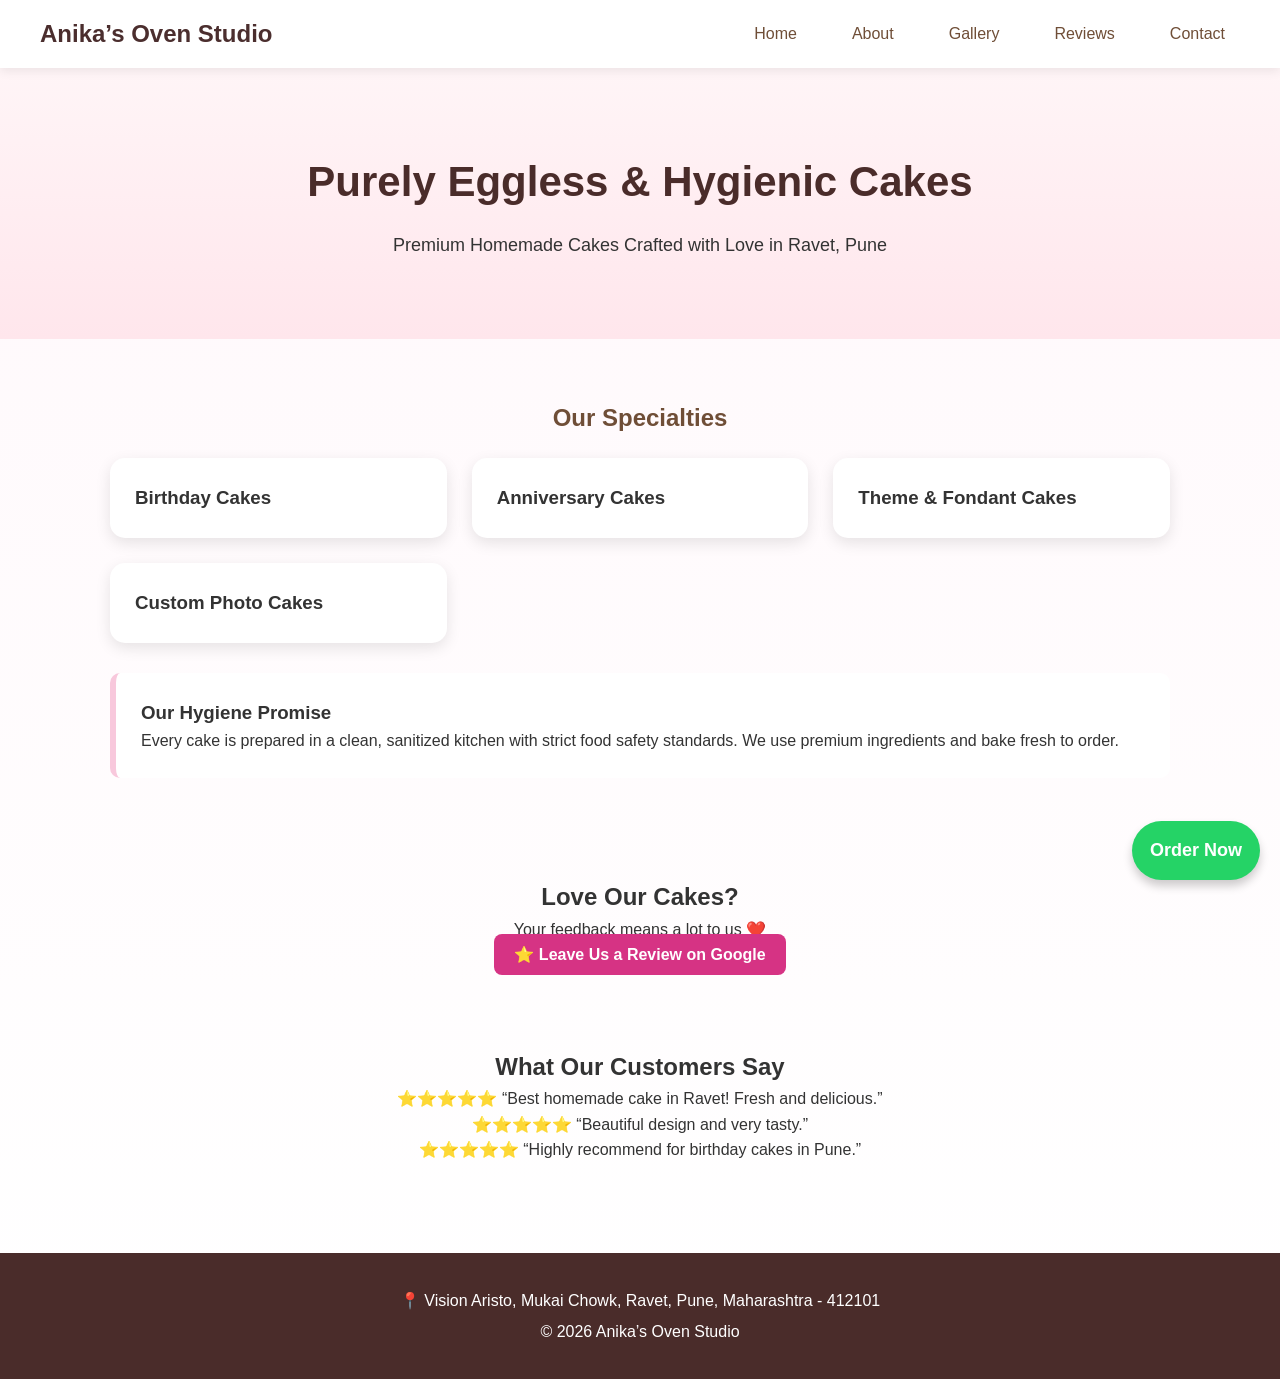
==== index.html @ b5ccb4a8 "Update index.html" ====
<!DOCTYPE html>
<html lang="en">
<head>
<meta charset="UTF-8">
<meta name="viewport" content="width=device-width, initial-scale=1.0">
<title>Anika’s Oven Studio | Eggless & Hygienic Cakes in Ravet Pune</title>
<meta name="description" content="Purely eggless and hygienic homemade cakes in Ravet, Pune. Birthday, Anniversary, Theme & Fondant Cakes. Order via WhatsApp.">
<link rel="stylesheet" href="style.css">
<link href="https://fonts.googleapis.com/css2?family=Poppins:wght@300;400;500;600&display=swap" rel="stylesheet">
  <title>Anika’s Homemade Cakes | Best Cake Shop in Ravet Pune</title>

<meta name="description" content="Anika’s Homemade Cakes in Ravet Pune offers fresh eggless birthday cakes, anniversary cakes, and custom designer cakes. Order homemade cakes in Pune today!">
</head>
<body>

<nav>
<h2>Anika’s Oven Studio</h2>
<ul>
<li><a href="index.html">Home</a></li>
<li><a href="about.html">About</a></li>
<li><a href="gallery.html">Gallery</a></li>
<li><a href="reviews.html">Reviews</a></li>
<li><a href="contact.html">Contact</a></li>
</ul>
</nav>

<section class="hero">
<h1>Purely Eggless & Hygienic Cakes</h1>
<p>Premium Homemade Cakes Crafted with Love in Ravet, Pune</p>
</section>

<section class="section">
<h2>Our Specialties</h2>
<div class="card-grid">
<div class="card"><h3>Birthday Cakes</h3></div>
<div class="card"><h3>Anniversary Cakes</h3></div>
<div class="card"><h3>Theme & Fondant Cakes</h3></div>
<div class="card"><h3>Custom Photo Cakes</h3></div>
</div>

<div class="highlight">
<h3>Our Hygiene Promise</h3>
<p>Every cake is prepared in a clean, sanitized kitchen with strict food safety standards. We use premium ingredients and bake fresh to order.</p>
</div>
</section>
<section style="text-align:center; padding:40px 20px;">
  <h2>Love Our Cakes?</h2>
  <p>Your feedback means a lot to us ❤️</p>

  <a href="https://g.page/r/CYWTIQpPnfqyEBM/review" target="_blank" 
  style="background-color:#d63384;color:white;padding:12px 20px;
  text-decoration:none;border-radius:8px;font-weight:bold;">
  ⭐ Leave Us a Review on Google
  </a>
</section>
<section style="padding:40px 20px; text-align:center;">
<h2>What Our Customers Say</h2>

<p>⭐⭐⭐⭐⭐ “Best homemade cake in Ravet! Fresh and delicious.”</p>
<p>⭐⭐⭐⭐⭐ “Beautiful design and very tasty.”</p>
<p>⭐⭐⭐⭐⭐ “Highly recommend for birthday cakes in Pune.”</p>
</section>
<footer>
<p>📍 Vision Aristo, Mukai Chowk, Ravet, Pune, Maharashtra - 412101</p>
<p>© 2026 Anika’s Oven Studio</p>
</footer>
<a class="whatsapp-float" href="https://wa.me/919503025610?text=Good%20day%2C%0A%0AI%20would%20like%20to%20place%20an%20order%20for%20a%20cake.%20Kindly%20provide%20details%20regarding%20the%20available%20flavors%2C%20sizes%2C%20pricing%2C%20and%20delivery%20or%20pickup%20options.%0A%0AThank%20you%20in%20advance%20for%20your%20assistance." target="_blank">Order Now</a>
</body>
</html>
---- style.css ----
:root {
  --pink: #f8c8dc;
  --pastel: #fde2e4;
  --cream: #fff5e1;
  --brown: #6f4e37;
  --chocolate: #4b2e2e;
  --white: #ffffff;
}

* {
  margin: 0;
  padding: 0;
  box-sizing: border-box;
  font-family: 'Segoe UI', sans-serif;
}

body {
  background: var(--cream);
  color: #333;
  line-height: 1.6;
}

nav a {
  text-decoration: none;
  color: #5a3e36;
  font-weight: 500;
  margin: 0 15px;
  transition: 0.3s;
}

nav a:hover {
  color: #e48aa6;
}

nav {
  background: var(--white);
  padding: 15px 40px;
  display: flex;
  justify-content: space-between;
  align-items: center;
  box-shadow: 0 3px 10px rgba(0,0,0,0.08);
  position: sticky;
  top: 0;
  z-index: 1000;
}

nav h2 {
  color: var(--chocolate);
}

nav ul {
  list-style: none;
  display: flex;
  gap: 25px;
}

nav a {
  text-decoration: none;
  color: var(--brown);
  font-weight: 500;
  transition: 0.3s;
}

nav a:hover {
  color: var(--pink);
}

.hero {
  background: linear-gradient(135deg, var(--pink), var(--pastel));
  padding: 80px 20px;
  text-align: center;
  animation: fadeIn 1.2s ease-in;
}

.hero h1 {
  font-size: 2.8rem;
  color: var(--chocolate);
}

.hero p {
  margin-top: 15px;
  font-size: 1.1rem;
}

.section {
  padding: 60px 20px;
  max-width: 1100px;
  margin: auto;
}

.section h2 {
  color: var(--brown);
  margin-bottom: 20px;
  text-align: center;
}

.card-grid {
  display: grid;
  grid-template-columns: repeat(auto-fit, minmax(250px, 1fr));
  gap: 25px;
}

.card {
  background: var(--white);
  padding: 25px;
  border-radius: 15px;
  box-shadow: 0 5px 15px rgba(0,0,0,0.1);
  transition: 0.3s;
}

.card:hover {
  transform: translateY(-8px);
}

.highlight {
  background: var(--white);
  border-left: 6px solid var(--pink);
  padding: 25px;
  border-radius: 10px;
  margin-top: 30px;
}

.whatsapp-float {
  position: fixed;
  bottom: 20px;
  right: 20px;
  background: #25D366;
  color: white;
  padding: 15px 20px;
  border-radius: 50px;
  text-decoration: none;
  font-weight: bold;
  box-shadow: 0 5px 15px rgba(0,0,0,0.2);
}

footer {
  background: var(--brown);
  color: white;
  text-align: center;
  padding: 20px;
  margin-top: 50px;
}

@keyframes fadeIn {
  from { opacity: 0; transform: translateY(20px); }
  to { opacity: 1; transform: translateY(0); }
}

@media(max-width:768px){
  nav ul {
    flex-direction: column;
    gap: 10px;
  }
  .hero h1 {
    font-size: 2rem;
  }
}

.hero {
  text-align: center;
  padding: 80px 20px;
  background: linear-gradient(#fff5f7, #ffe6ec);
}

.hero h1 {
  font-size: 42px;
  color: #4a2c2a;
}

.hero p {
  font-size: 18px;
}

.gallery-grid {
  display: grid;
  grid-template-columns: repeat(auto-fit, minmax(250px,1fr));
  gap: 20px;
  padding: 20px;
}

.gallery-grid img {
  width: 100%;
  border-radius: 12px;
  box-shadow: 0 6px 14px rgba(0,0,0,0.1);
  transition: 0.3s;
}

.gallery-grid img:hover {
  transform: scale(1.05);
}

.whatsapp-float {
  position: fixed;
  bottom: 20px;
  right: 20px;
  background: #25D366;
  color: white;
  padding: 15px 18px;
  border-radius: 50px;
  font-size: 18px;
  text-decoration: none;
  box-shadow: 0 6px 10px rgba(0,0,0,0.2);
}

footer {
  background: #4a2c2a;
  color: white;
  text-align: center;
  padding: 30px 20px;
}

footer p {
  margin: 5px 0;
}

body {
  font-family: 'Poppins', sans-serif;
}

.cake-card {
  background: white;
  padding: 15px;
  border-radius: 15px;
  box-shadow: 0 8px 18px rgba(0,0,0,0.08);
  text-align: center;
}

body {
  background: linear-gradient(to bottom, #fff8fb, #ffffff);
}
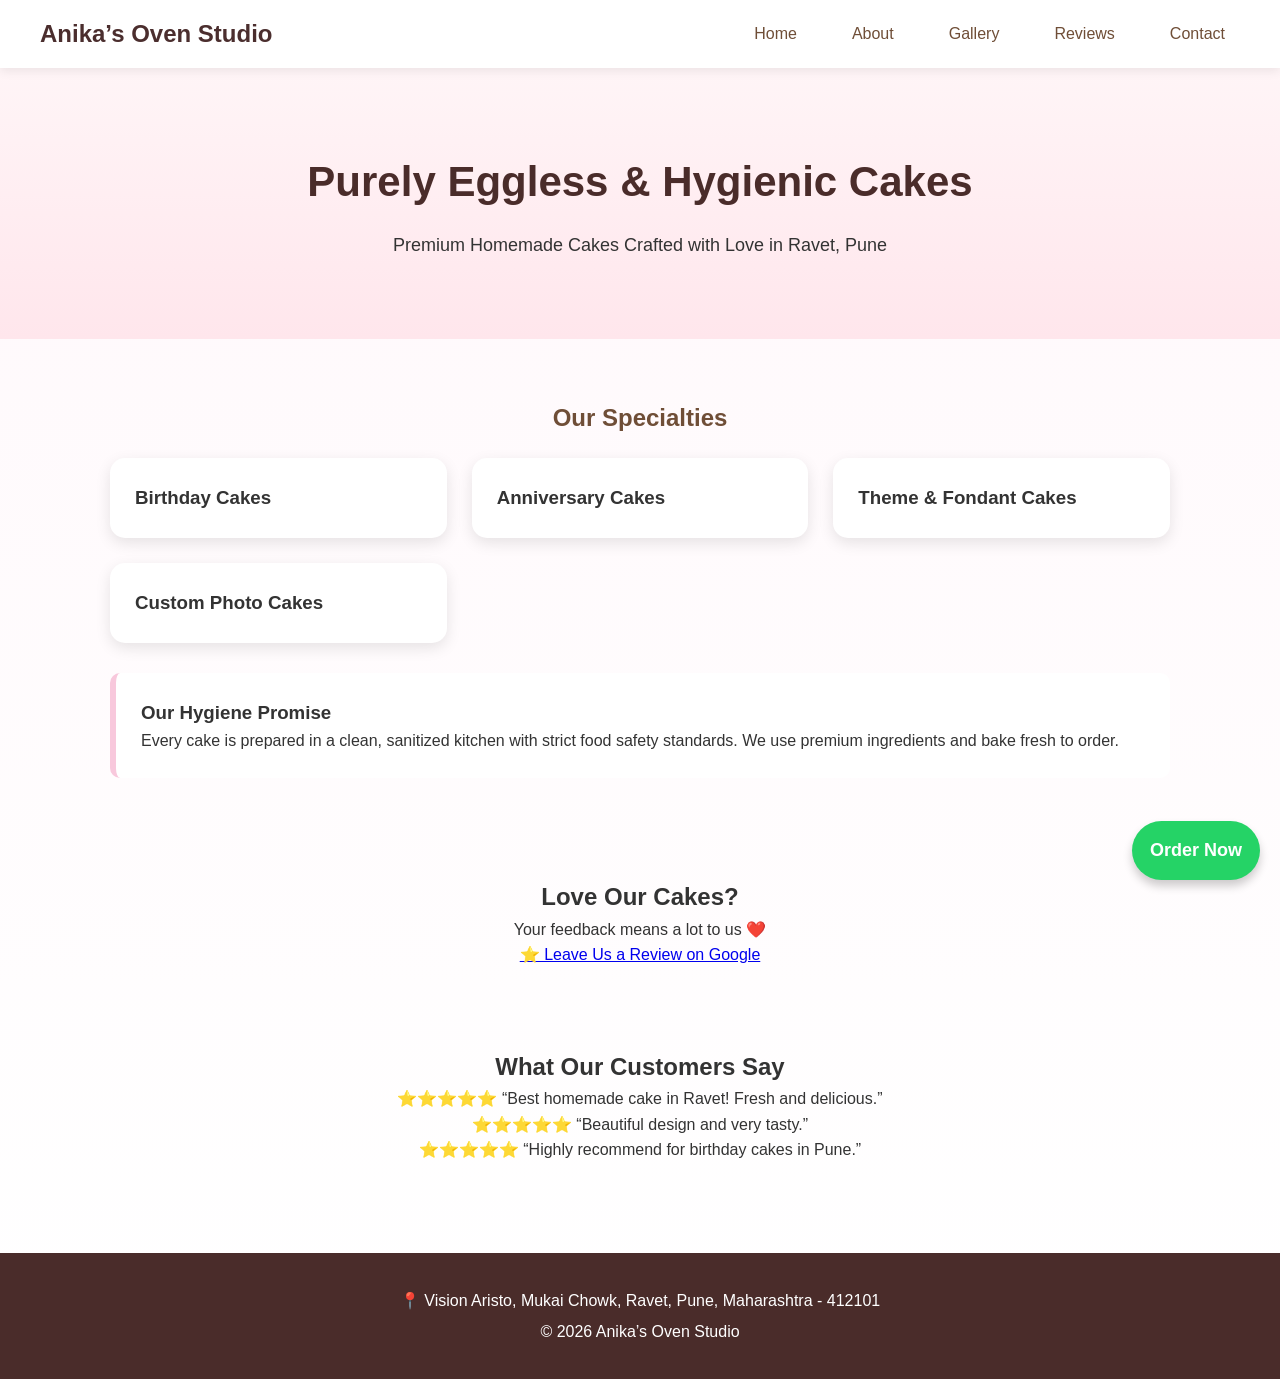
==== commit 02d5f36c: "Update index.html" ====
--- a/index.html
+++ b/index.html
@@ -43,15 +43,15 @@
 <p>Every cake is prepared in a clean, sanitized kitchen with strict food safety standards. We use premium ingredients and bake fresh to order.</p>
 </div>
 </section>
-<section style="text-align:center; padding:40px 20px;">
-  <h2>Love Our Cakes?</h2>
-  <p>Your feedback means a lot to us ❤️</p>
+<section style="text-align:center; padding:40px 20px;">  
+  <div class="review-section">
+    <h2>Love Our Cakes?</h2>
+    <p>Your feedback means a lot to us ❤️</p>
 
-  <a href="https://g.page/r/CYWTIQpPnfqyEBM/review" target="_blank" 
-  style="background-color:#d63384;color:white;padding:12px 20px;
-  text-decoration:none;border-radius:8px;font-weight:bold;">
-  ⭐ Leave Us a Review on Google
-  </a>
+    <a href="https://g.page/r/CYWTIQpPnfqyEBM/review" target="_blank" class="review-btn">
+        ⭐ Leave Us a Review on Google
+    </a>
+</div>
 </section>
 <section style="padding:40px 20px; text-align:center;">
 <h2>What Our Customers Say</h2>
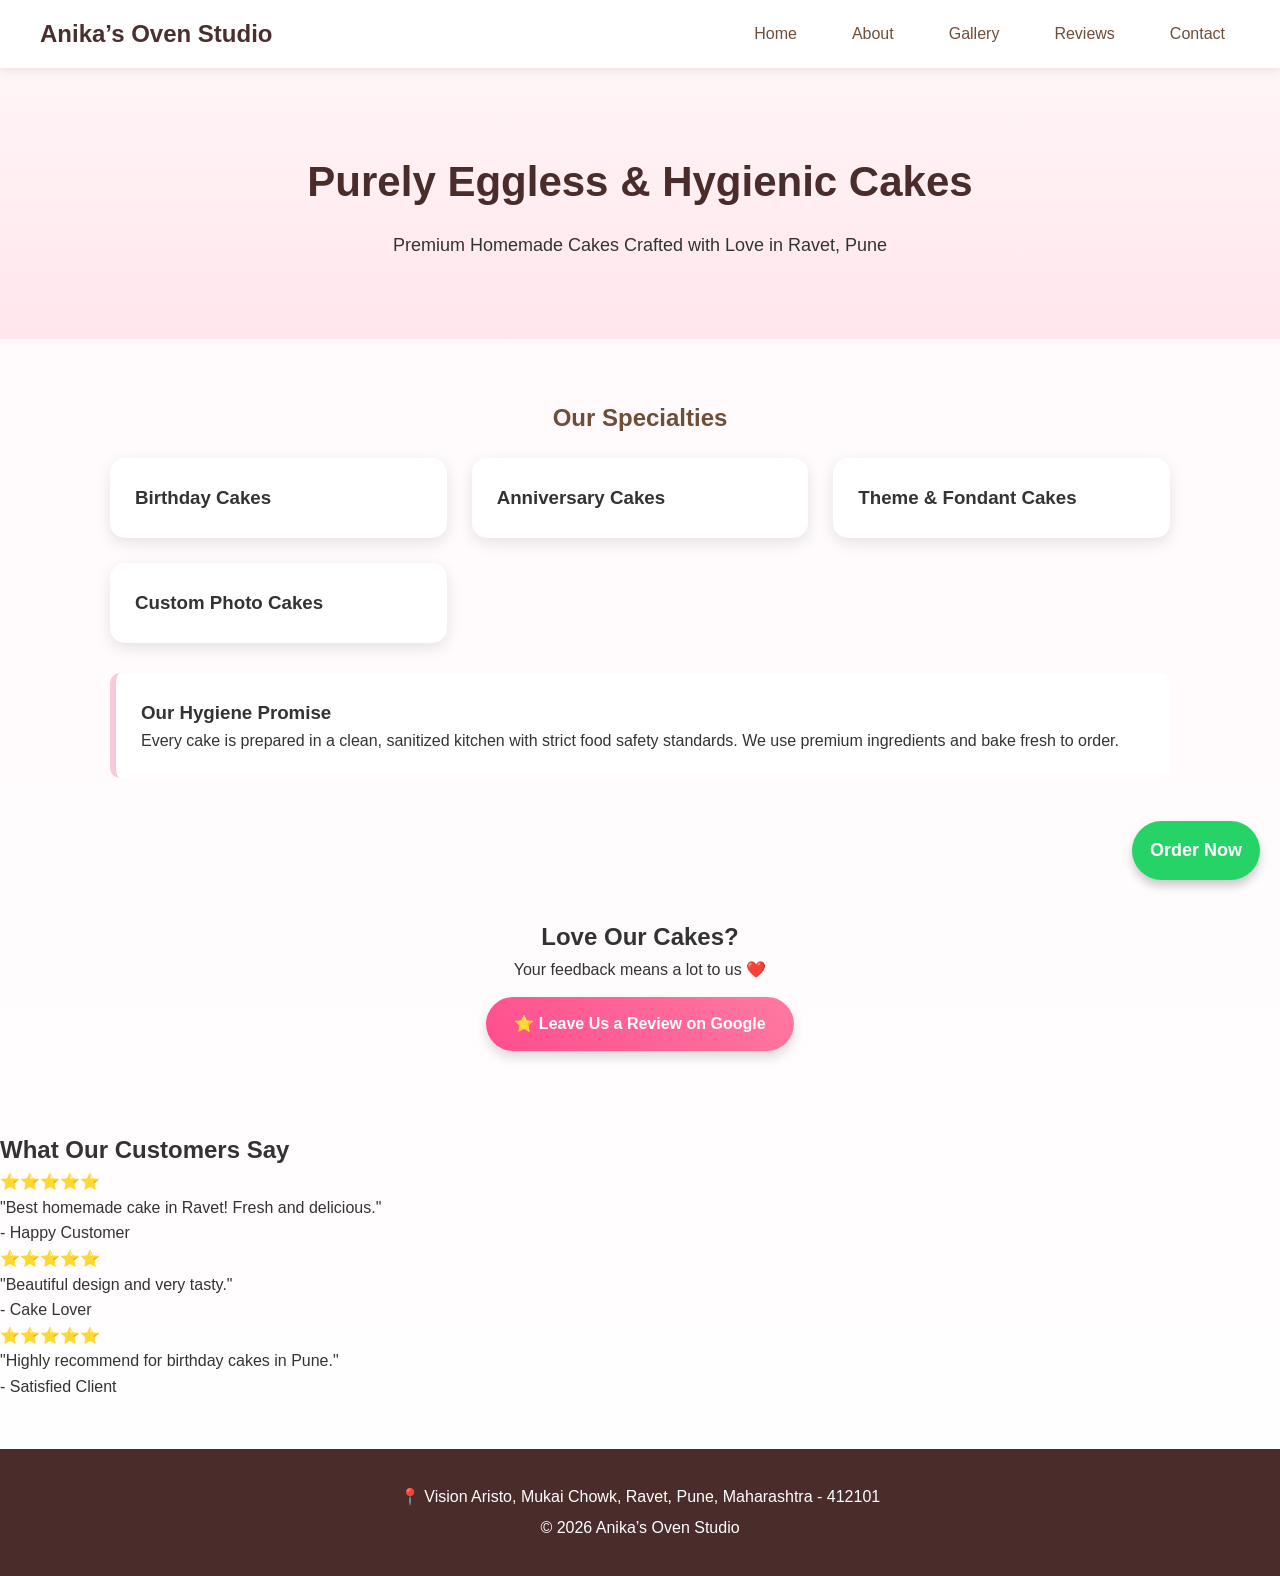
==== commit c1a37af7: "Update index.html" ====
--- a/index.html
+++ b/index.html
@@ -53,12 +53,25 @@
     </a>
 </div>
 </section>
-<section style="padding:40px 20px; text-align:center;">
-<h2>What Our Customers Say</h2>
-
-<p>⭐⭐⭐⭐⭐ “Best homemade cake in Ravet! Fresh and delicious.”</p>
-<p>⭐⭐⭐⭐⭐ “Beautiful design and very tasty.”</p>
-<p>⭐⭐⭐⭐⭐ “Highly recommend for birthday cakes in Pune.”</p>
+<section class="reviews">
+  <h2>What Our Customers Say</h2>
+  <div class="review-container">
+    <div class="review-card">
+      <div class="stars">⭐⭐⭐⭐⭐</div>
+      <p>"Best homemade cake in Ravet! Fresh and delicious."</p>
+      <span>- Happy Customer</span>
+    </div>
+    <div class="review-card">
+      <div class="stars">⭐⭐⭐⭐⭐</div>
+      <p>"Beautiful design and very tasty."</p>
+      <span>- Cake Lover</span>
+    </div>
+    <div class="review-card">
+      <div class="stars">⭐⭐⭐⭐⭐</div>
+      <p>"Highly recommend for birthday cakes in Pune."</p>
+      <span>- Satisfied Client</span>
+    </div>
+  </div>
 </section>
 <footer>
 <p>📍 Vision Aristo, Mukai Chowk, Ravet, Pune, Maharashtra - 412101</p>
--- a/style.css
+++ b/style.css
@@ -228,3 +228,26 @@
 body {
   background: linear-gradient(to bottom, #fff8fb, #ffffff);
 }
+
+.review-section{
+    text-align:center;
+    padding:40px 20px;
+}
+
+.review-btn{
+    display:inline-block;
+    background: linear-gradient(45deg,#ff4d8d,#ff7aa2);
+    color:white;
+    padding:14px 28px;
+    border-radius:30px;
+    text-decoration:none;
+    font-weight:600;
+    margin-top:15px;
+    box-shadow:0 6px 12px rgba(0,0,0,0.15);
+    transition:0.3s;
+}
+
+.review-btn:hover{
+    transform:translateY(-2px);
+    box-shadow:0 8px 16px rgba(0,0,0,0.2);
+}
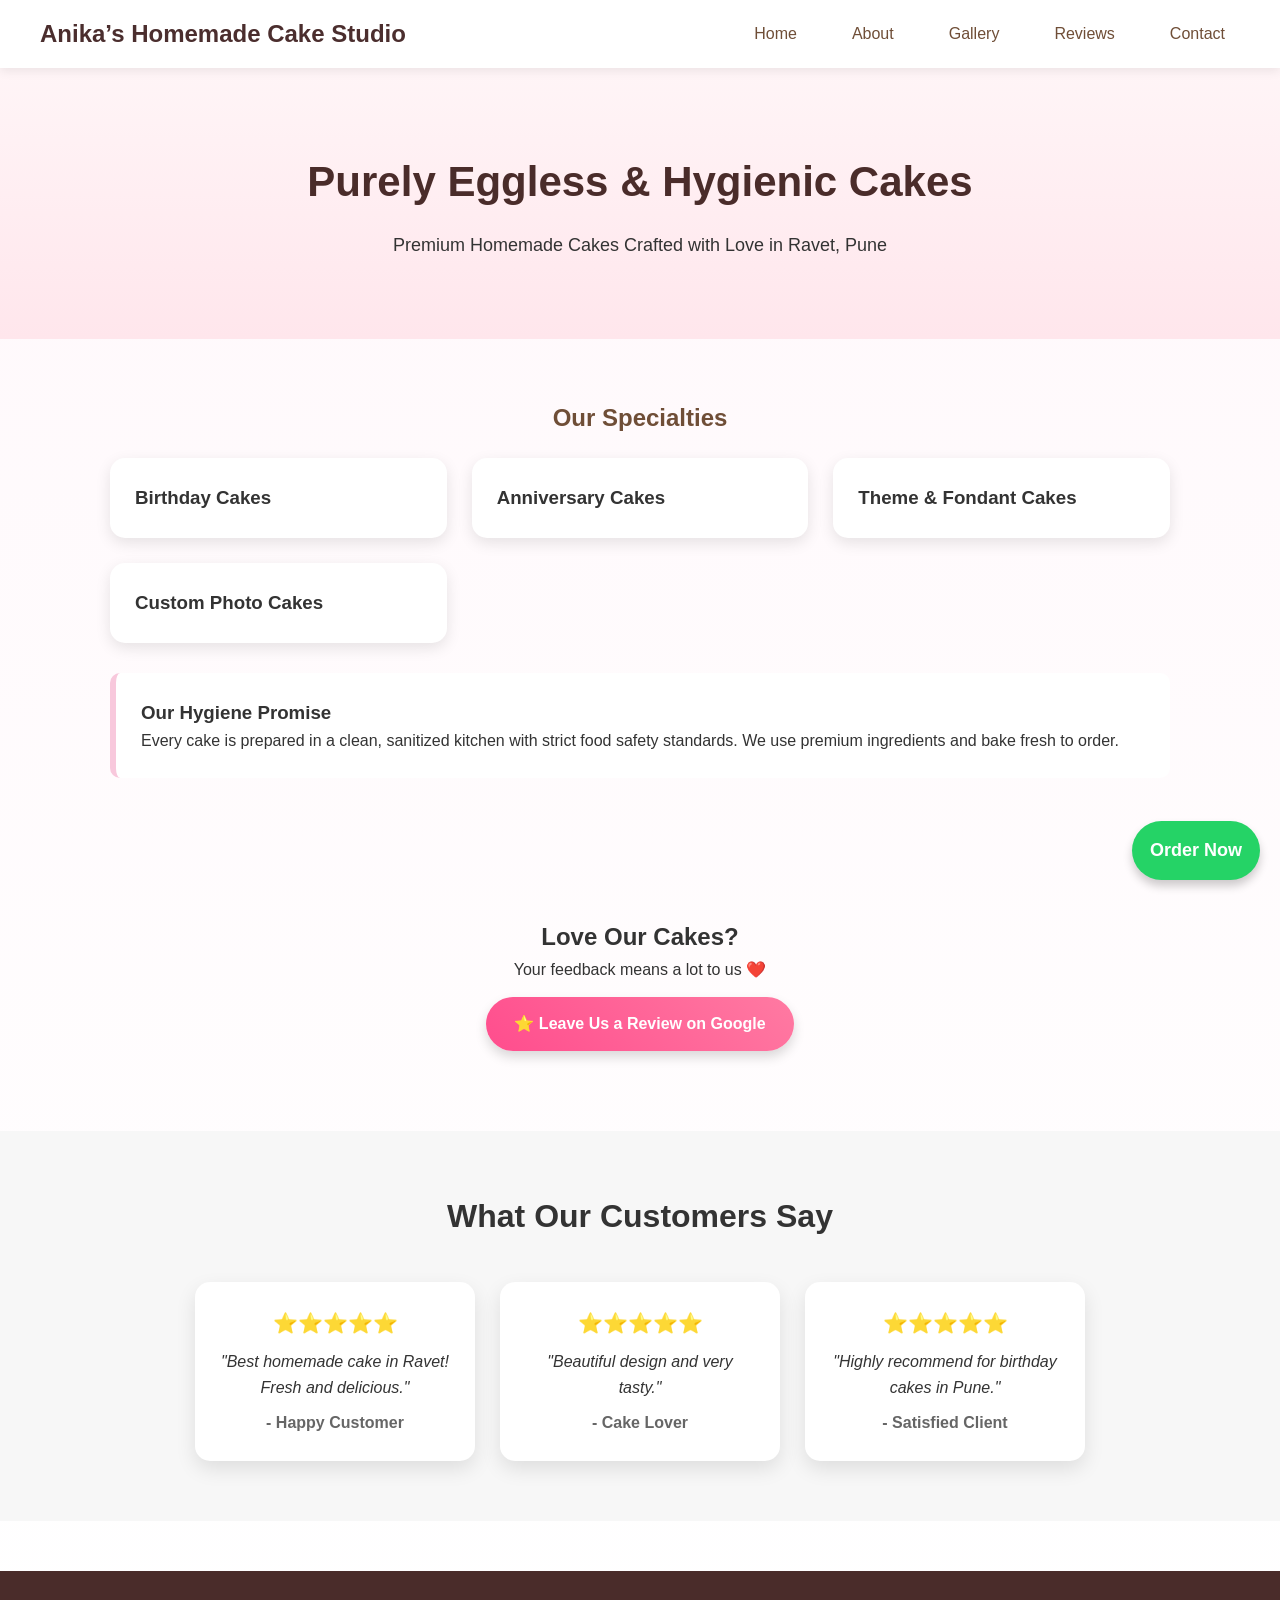
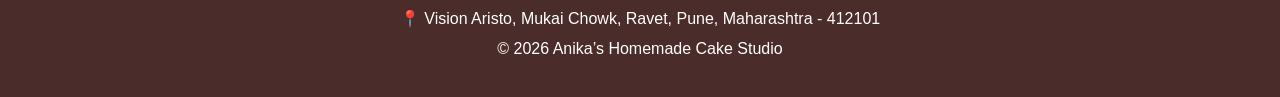
==== commit 29fb309e: "Update index.html" ====
--- a/index.html
+++ b/index.html
@@ -3,7 +3,7 @@
 <head>
 <meta charset="UTF-8">
 <meta name="viewport" content="width=device-width, initial-scale=1.0">
-<title>Anika’s Oven Studio | Eggless & Hygienic Cakes in Ravet Pune</title>
+<title>Anika’s Homemade Cake Studio | Eggless & Hygienic Cakes in Ravet Pune</title>
 <meta name="description" content="Purely eggless and hygienic homemade cakes in Ravet, Pune. Birthday, Anniversary, Theme & Fondant Cakes. Order via WhatsApp.">
 <link rel="stylesheet" href="style.css">
 <link href="https://fonts.googleapis.com/css2?family=Poppins:wght@300;400;500;600&display=swap" rel="stylesheet">
@@ -14,7 +14,7 @@
 <body>
 
 <nav>
-<h2>Anika’s Oven Studio</h2>
+<h2>Anika’s Homemade Cake Studio</h2>
 <ul>
 <li><a href="index.html">Home</a></li>
 <li><a href="about.html">About</a></li>
@@ -75,7 +75,7 @@
 </section>
 <footer>
 <p>📍 Vision Aristo, Mukai Chowk, Ravet, Pune, Maharashtra - 412101</p>
-<p>© 2026 Anika’s Oven Studio</p>
+<p>© 2026 Anika’s Homemade Cake Studio</p>
 </footer>
 <a class="whatsapp-float" href="https://wa.me/919503025610?text=Good%20day%2C%0A%0AI%20would%20like%20to%20place%20an%20order%20for%20a%20cake.%20Kindly%20provide%20details%20regarding%20the%20available%20flavors%2C%20sizes%2C%20pricing%2C%20and%20delivery%20or%20pickup%20options.%0A%0AThank%20you%20in%20advance%20for%20your%20assistance." target="_blank">Order Now</a>
 </body>
--- a/style.css
+++ b/style.css
@@ -247,7 +247,91 @@
     transition:0.3s;
 }
 
+.reviews{
+    background:#f7f7f7;
+    padding:60px 20px;
+    text-align:center;
+}
+
+.reviews h2{
+    font-size:32px;
+    margin-bottom:40px;
+}
+
+.review-container{
+    display:flex;
+    flex-wrap:wrap;
+    justify-content:center;
+    gap:25px;
+}
+
+.review-card{
+    background:white;
+    padding:25px;
+    width:280px;
+    border-radius:15px;
+    box-shadow:0 8px 20px rgba(0,0,0,0.1);
+    transition:0.3s;
+}
+
+.review-card:hover{
+    transform:translateY(-5px);
+}
+
+.stars{
+    font-size:20px;
+    margin-bottom:10px;
+}
+
+.review-card p{
+    font-style:italic;
+    margin-bottom:10px;
+}
+
+.review-card span{
+    font-weight:600;
+    color:#666;
+}
+
 .review-btn:hover{
     transform:translateY(-2px);
     box-shadow:0 8px 16px rgba(0,0,0,0.2);
 }
+
+.map-container{
+width:80%;
+margin:40px auto;
+border-radius:15px;
+overflow:hidden;
+box-shadow:0 10px 25px rgba(0,0,0,0.15);
+}
+
+.contact-section{
+text-align:center;
+padding:50px 20px;
+}
+
+.contact-section h2{
+font-size:32px;
+margin-bottom:30px;
+}
+
+.contact-box{
+background:#fff;
+max-width:500px;
+margin:auto;
+padding:30px;
+border-radius:15px;
+box-shadow:0 10px 25px rgba(0,0,0,0.1);
+line-height:1.8;
+font-size:16px;
+}
+
+.map-btn{
+background:#ff6b9d;
+color:white;
+padding:12px 20px;
+border-radius:25px;
+text-decoration:none;
+font-weight:bold;
+}
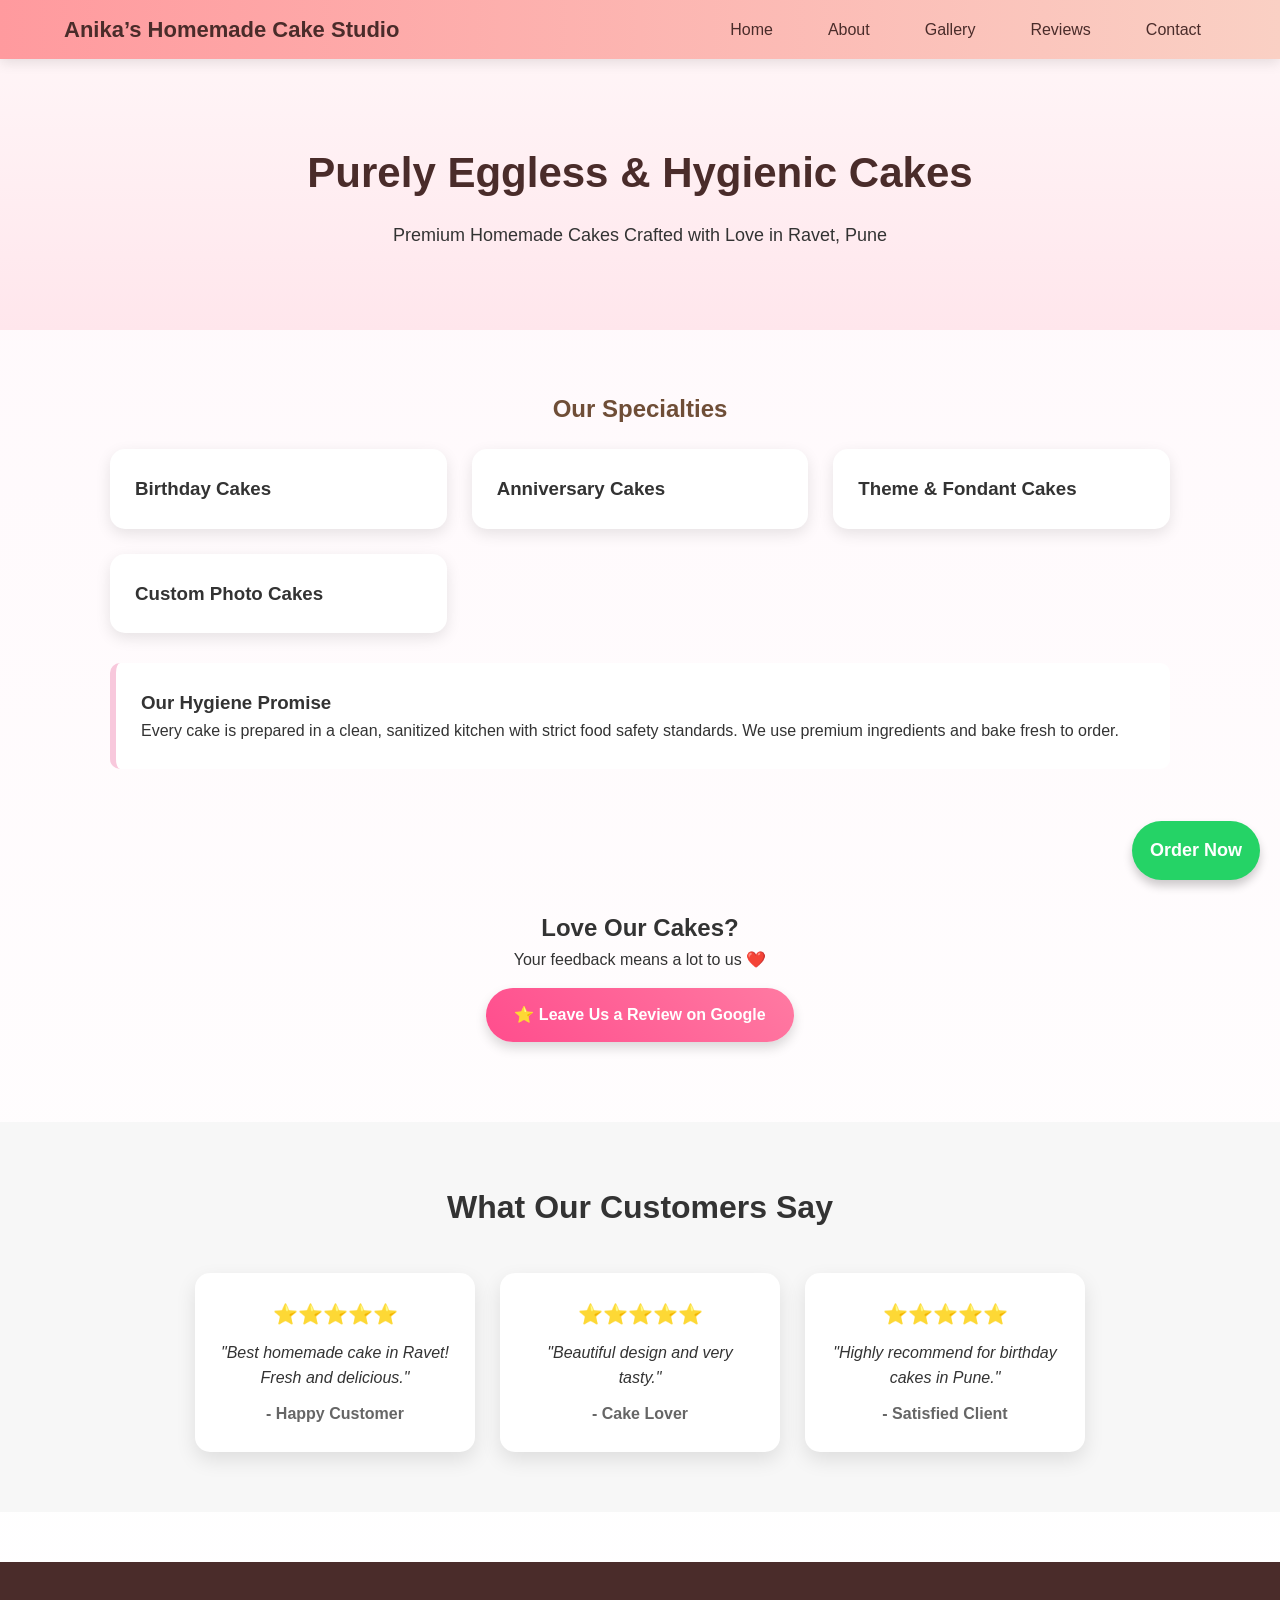
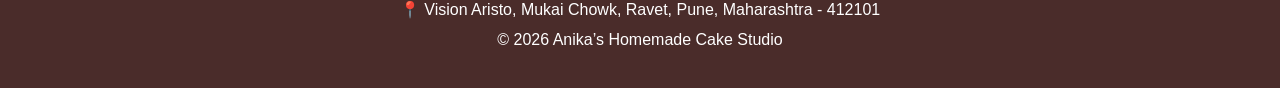
==== commit d8a3dcf0: "Update index.html" ====
--- a/index.html
+++ b/index.html
@@ -13,15 +13,19 @@
 </head>
 <body>
 
-<nav>
-<h2>Anika’s Homemade Cake Studio</h2>
-<ul>
+<nav class="main-nav">
+<div class="nav-container">
+<div class="logo">
+Anika’s Homemade Cake Studio
+</div>
+<ul class="nav-menu">
 <li><a href="index.html">Home</a></li>
 <li><a href="about.html">About</a></li>
 <li><a href="gallery.html">Gallery</a></li>
 <li><a href="reviews.html">Reviews</a></li>
 <li><a href="contact.html">Contact</a></li>
 </ul>
+</div>
 </nav>
 
 <section class="hero">
--- a/style.css
+++ b/style.css
@@ -335,3 +335,49 @@
 text-decoration:none;
 font-weight:bold;
 }
+
+/* NAVBAR */
+
+.main-nav{
+background:linear-gradient(90deg,#ff9a9e,#fad0c4);
+padding:12px 0;
+box-shadow:0 4px 12px rgba(0,0,0,0.1);
+}
+
+.nav-container{
+width:90%;
+max-width:1200px;
+margin:auto;
+display:flex;
+justify-content:space-between;
+align-items:center;
+}
+
+/* Logo */
+
+.logo{
+font-size:22px;
+font-weight:600;
+color:#4a2c2a;
+}
+
+/* Menu */
+
+.nav-menu{
+list-style:none;
+display:flex;
+gap:25px;
+margin:0;
+padding:0;
+}
+
+.nav-menu li a{
+text-decoration:none;
+color:#4a2c2a;
+font-weight:500;
+transition:0.3s;
+}
+
+.nav-menu li a:hover{
+color:#ffffff;
+}
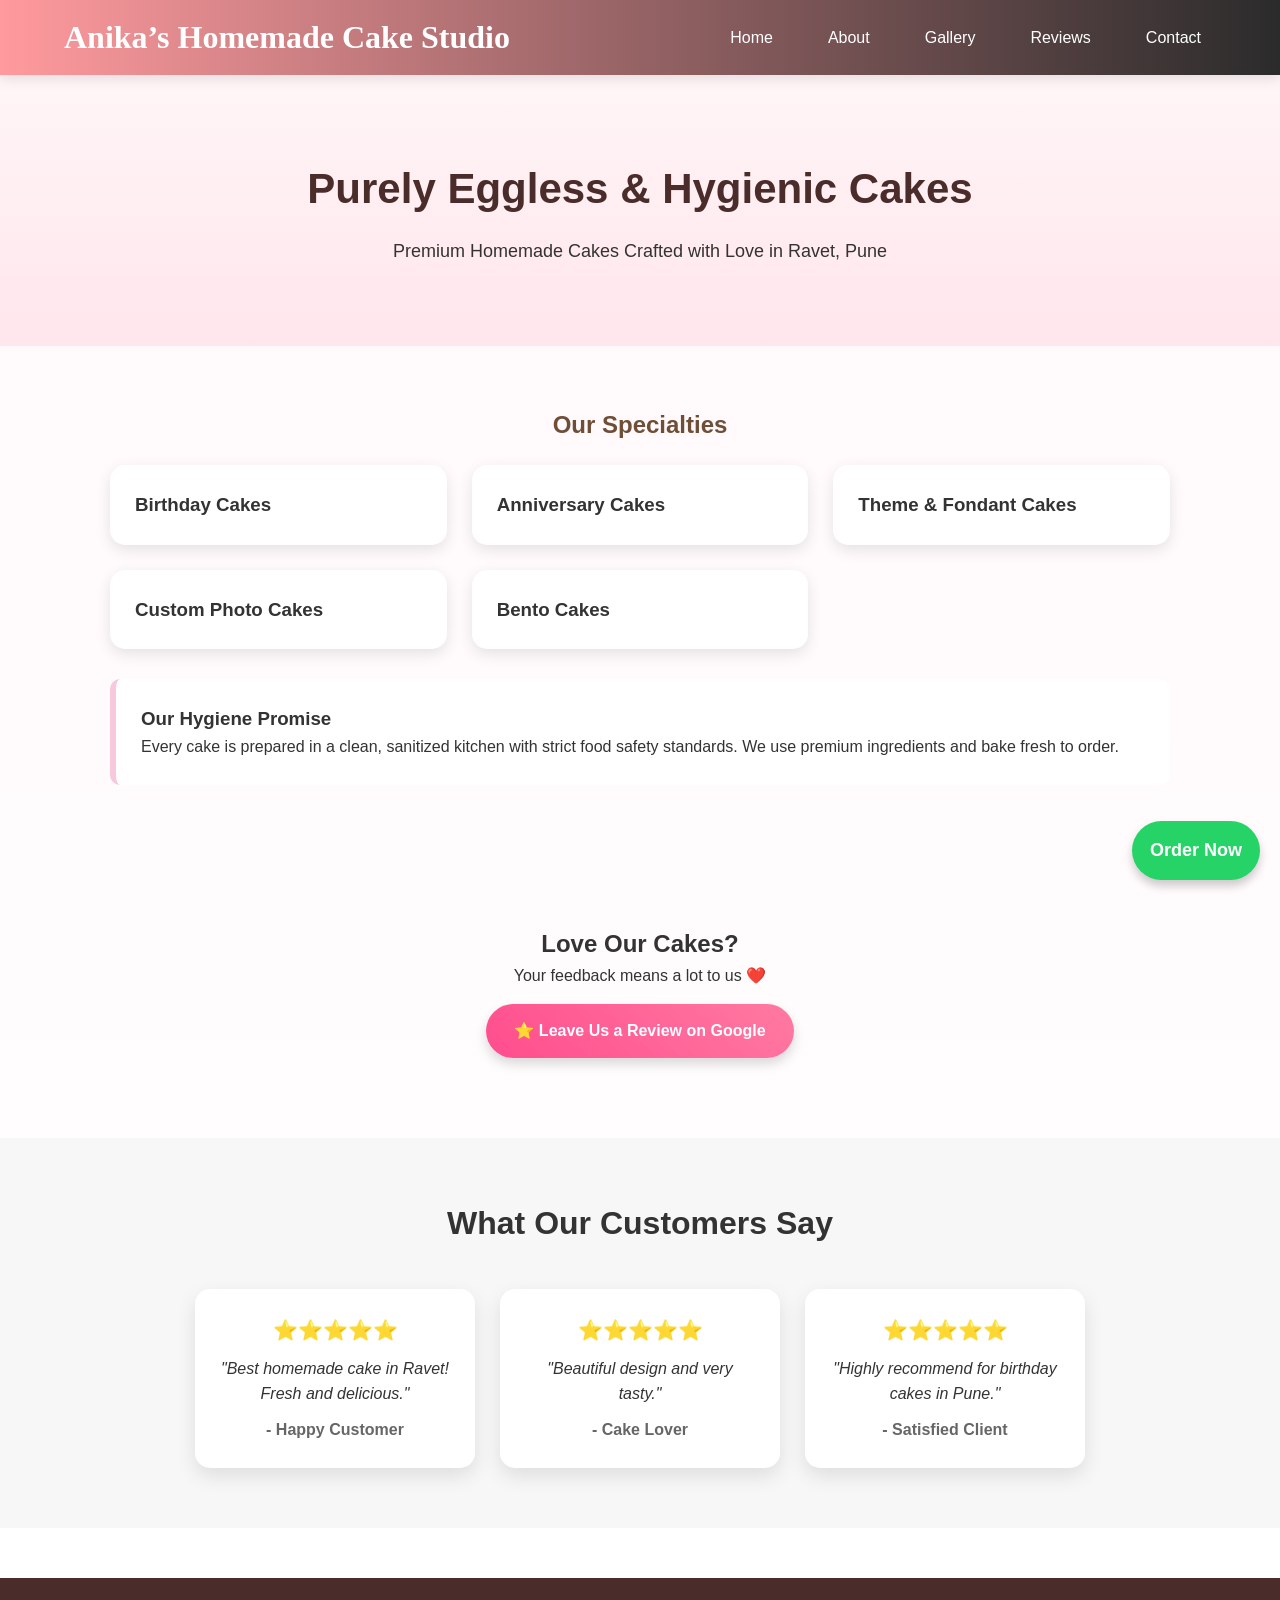
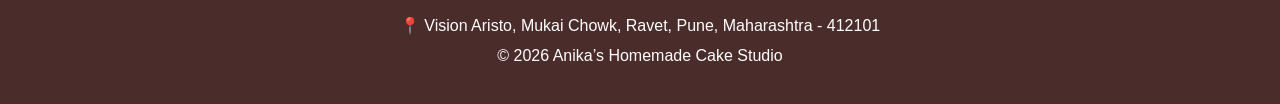
==== commit 94cccc16: "Update index.html" ====
--- a/index.html
+++ b/index.html
@@ -40,6 +40,7 @@
 <div class="card"><h3>Anniversary Cakes</h3></div>
 <div class="card"><h3>Theme & Fondant Cakes</h3></div>
 <div class="card"><h3>Custom Photo Cakes</h3></div>
+<div class="card"><h3>Bento Cakes</h3></div>
 </div>
 
 <div class="highlight">
--- a/style.css
+++ b/style.css
@@ -339,9 +339,12 @@
 /* NAVBAR */
 
 .main-nav{
-background:linear-gradient(90deg,#ff9a9e,#fad0c4);
+background:linear-gradient(90deg,#ff9a9e,#2B2B2B);
 padding:12px 0;
 box-shadow:0 4px 12px rgba(0,0,0,0.1);
+position:sticky;
+top:0;
+z-index:1000;
 }
 
 .nav-container{
@@ -355,10 +358,13 @@
 
 /* Logo */
 
-.logo{
-font-size:22px;
-font-weight:600;
-color:#4a2c2a;
+.logo {
+    font-size: 22px;
+    font-weight: 600;
+    color: #fff;
+    font-family: serif;
+    font-size: xx-large;
+    /* font-style: italic; */
 }
 
 /* Menu */
@@ -371,13 +377,93 @@
 padding:0;
 }
 
+
+
 .nav-menu li a{
+color:#ffffff;
+}
+
+.nav-menu li a:hover{
+color:#ffb6c1;
+}
+
+.contact-top{
+padding:50px 20px;
+}
+
+.contact-grid{
+display:grid;
+grid-template-columns:1fr 1fr 1fr;
+gap:25px;
+max-width:1200px;
+margin:auto;
+}
+
+.contact-card{
+background:white;
+padding:25px;
+border-radius:12px;
+box-shadow:0 8px 20px rgba(0,0,0,0.1);
+}
+
+.contact-card h3{
+margin-bottom:15px;
+}
+
+.contact-card input,
+.contact-card textarea,
+.contact-card select{
+width:100%;
+padding:10px;
+margin-bottom:12px;
+border-radius:6px;
+border:1px solid #ccc;
+}
+
+.contact-card button{
+background:#ff6b9d;
+color:white;
+border:none;
+padding:10px 15px;
+border-radius:20px;
+cursor:pointer;
+}
+
+.contact-btn{
+display:block;
+margin-top:10px;
+padding:10px;
+text-align:center;
+border-radius:20px;
+color:white;
 text-decoration:none;
-color:#4a2c2a;
-font-weight:500;
-transition:0.3s;
-}
-
-.nav-menu li a:hover{
-color:#ffffff;
-}
+}
+
+.whatsapp{background:#25D366;}
+.instagram{background:#E4405F;}
+.google-review{background:#4285F4;}
+
+.gallery-section{
+padding:40px 20px;
+text-align:center;
+}
+
+.gallery-section h2{
+margin-bottom:20px;
+font-size:28px;
+}
+
+.gallery-grid{
+display:grid;
+grid-template-columns:repeat(auto-fit,minmax(250px,1fr));
+gap:20px;
+max-width:1200px;
+margin:auto;
+}
+
+.gallery-grid img,
+.gallery-grid video{
+width:100%;
+border-radius:12px;
+box-shadow:0 6px 15px rgba(0,0,0,0.15);
+}
